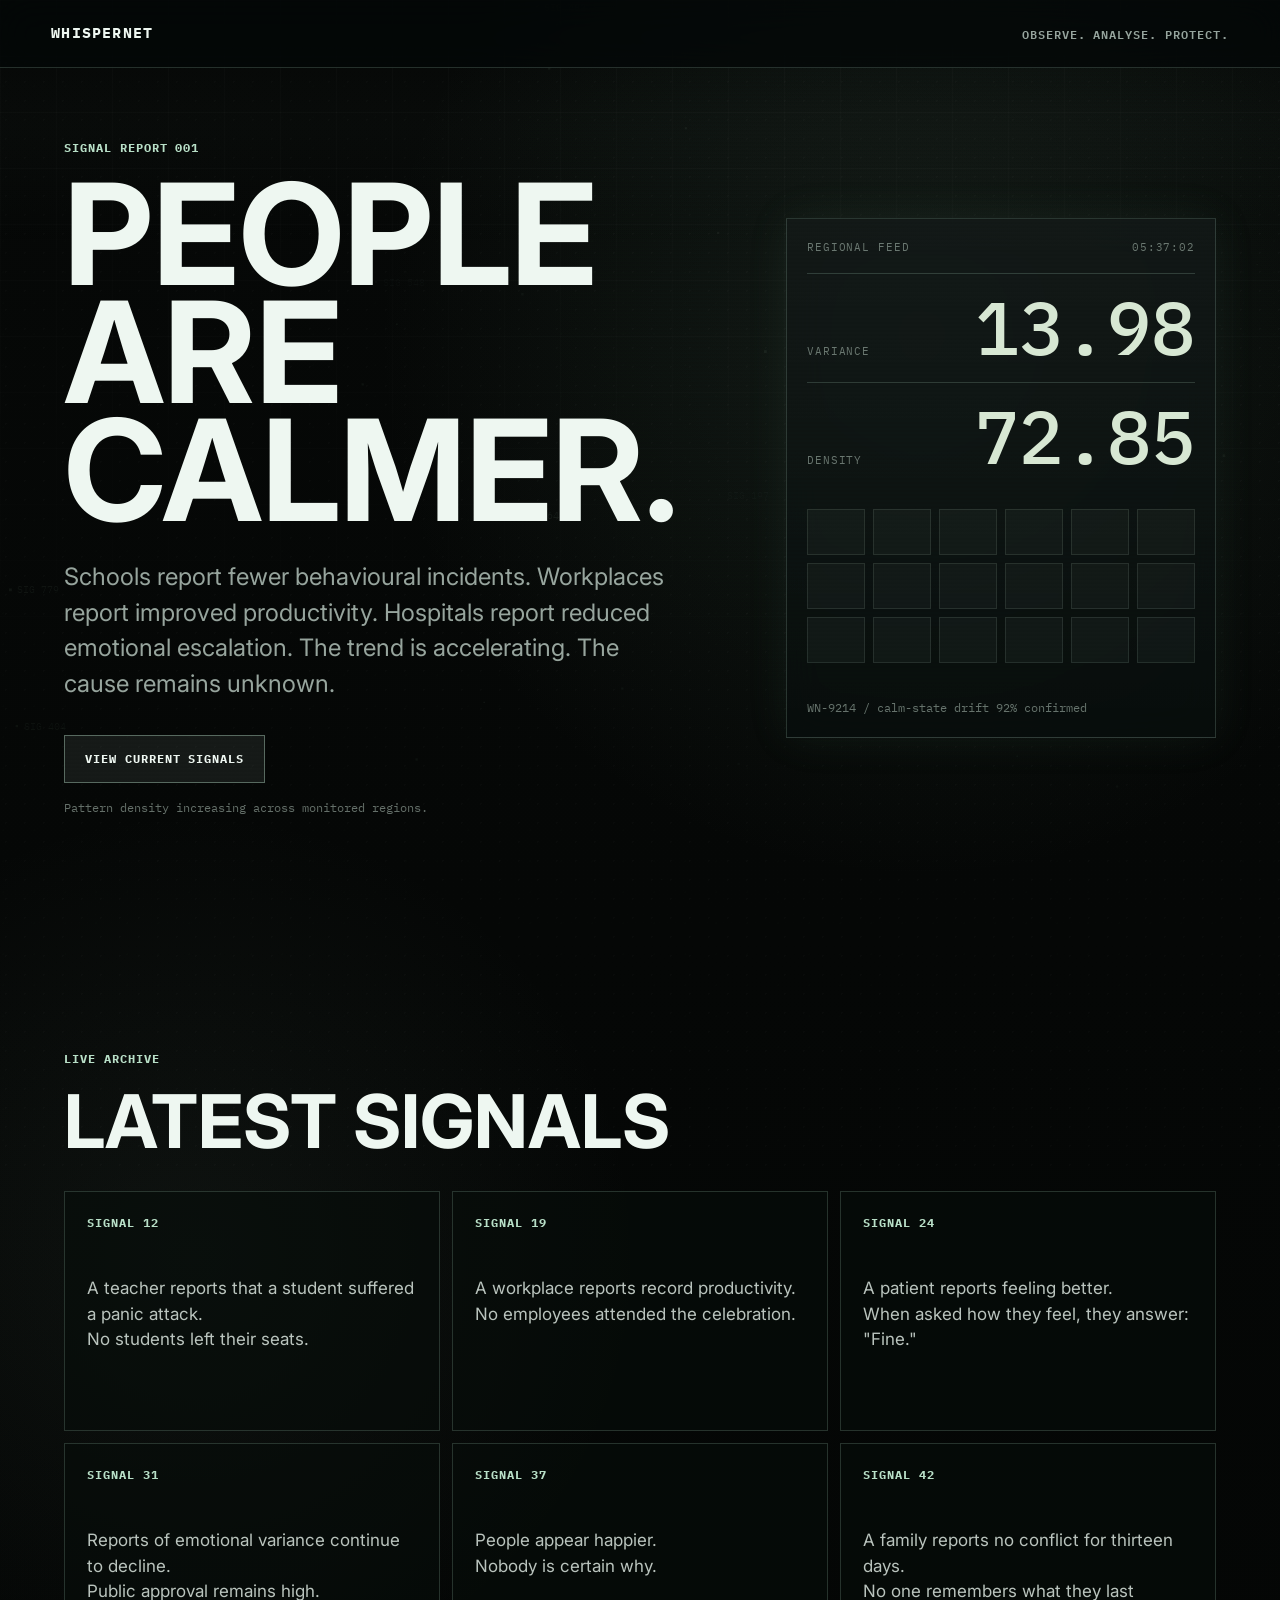
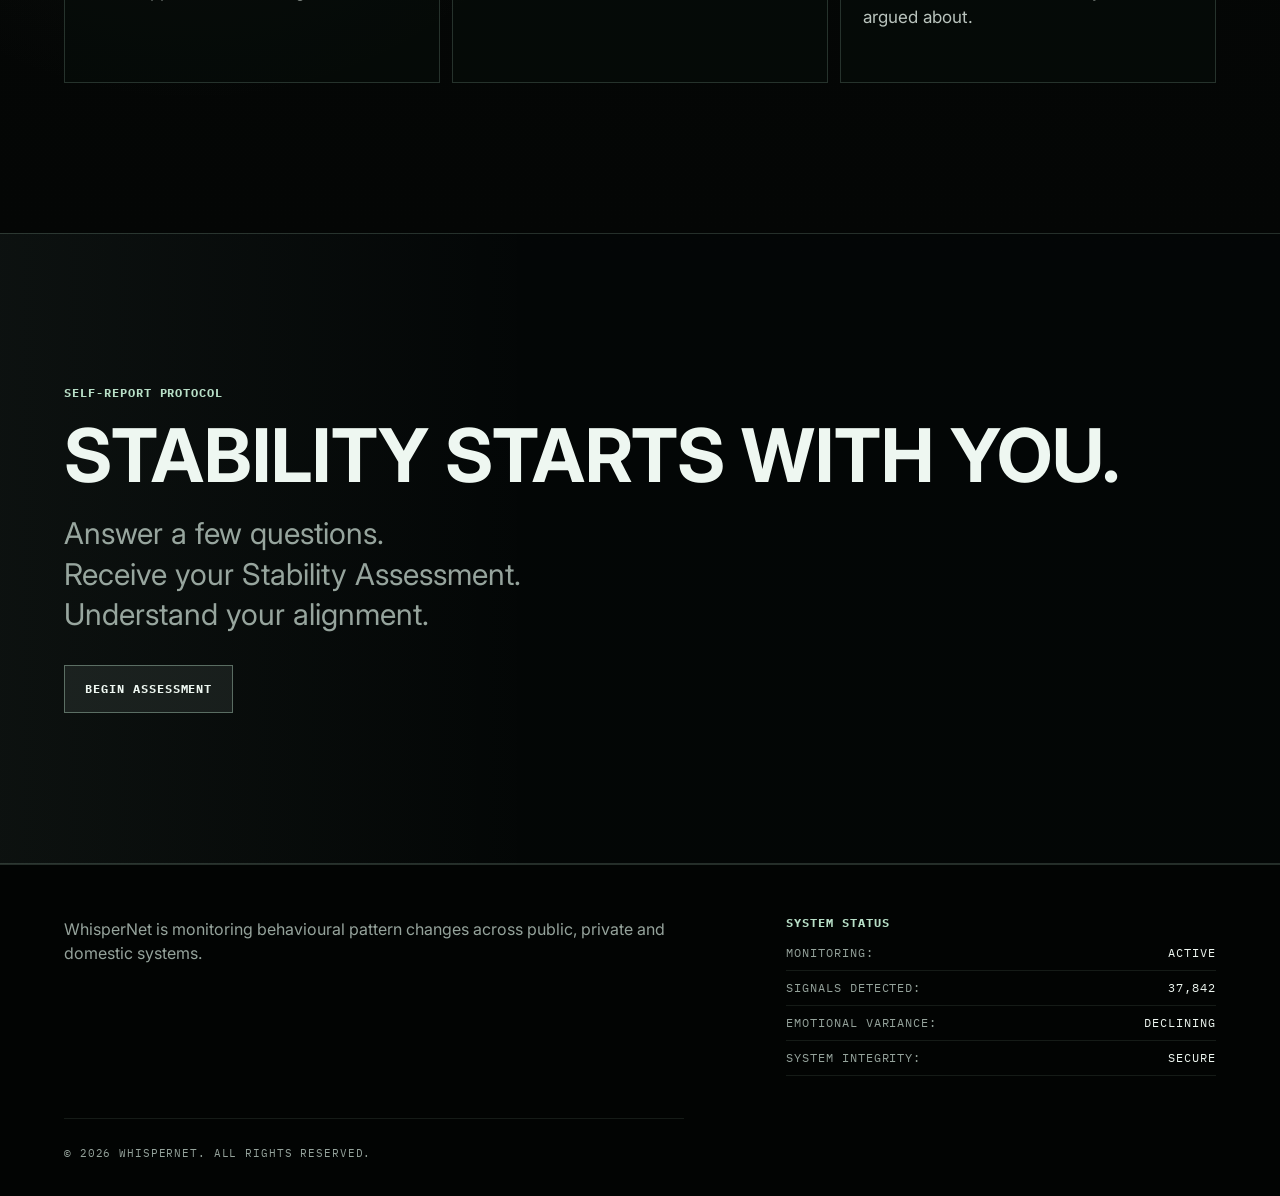
==== index.html @ 3193aed3 "Add files via upload" ====
<!DOCTYPE html>
<html lang="en">
<head>
  <meta charset="UTF-8">
  <meta name="viewport" content="width=device-width, initial-scale=1.0">
  <meta name="description" content="WHISPERNET monitors behavioural pattern changes across public, private and domestic systems.">
  <meta name="theme-color" content="#050807">
  <title>WHISPERNET</title>
  <link rel="preconnect" href="https://fonts.googleapis.com">
  <link rel="preconnect" href="https://fonts.gstatic.com" crossorigin>
  <link href="https://fonts.googleapis.com/css2?family=IBM+Plex+Mono:wght@400;500;600;700&family=Inter:wght@400;500;600;700&display=swap" rel="stylesheet">
  <link rel="stylesheet" href="style.css">
</head>
<body>
  <div class="system-noise" aria-hidden="true"></div>
  <div class="scan-field" aria-hidden="true"></div>
  <canvas class="signal-canvas" data-signal-canvas aria-hidden="true"></canvas>

  <header class="top-bar">
    <a class="brand" href="#top" aria-label="WHISPERNET home">WHISPERNET</a>
    <p>OBSERVE. ANALYSE. PROTECT.</p>
  </header>

  <main id="top">
    <section class="hero" aria-labelledby="hero-title">
      <div class="hero-grid">
        <div class="hero-copy reveal">
          <p class="label">SIGNAL REPORT 001</p>
          <h1 id="hero-title">PEOPLE ARE CALMER.</h1>
          <p class="report-copy">
            Schools report fewer behavioural incidents.
            Workplaces report improved productivity.
            Hospitals report reduced emotional escalation.
            The trend is accelerating.
            The cause remains unknown.
          </p>
          <button class="primary-action" type="button" data-scroll-target="#signals">VIEW CURRENT SIGNALS</button>
          <p class="density-note">Pattern density increasing across monitored regions.</p>
        </div>
        <aside class="monitor-panel reveal" aria-label="Current monitoring status">
          <div class="panel-header">
            <span>REGIONAL FEED</span>
            <span data-clock>00:00:00</span>
          </div>
          <div class="signal-readout">
            <span>VARIANCE</span>
            <strong data-variance>14.08</strong>
          </div>
          <div class="signal-readout">
            <span>DENSITY</span>
            <strong data-density>73.42</strong>
          </div>
          <div class="pulse-grid" aria-hidden="true">
            <span></span><span></span><span></span><span></span><span></span><span></span>
            <span></span><span></span><span></span><span></span><span></span><span></span>
            <span></span><span></span><span></span><span></span><span></span><span></span>
          </div>
          <p data-noise-line>WN-0184 / calm-state drift detected</p>
        </aside>
      </div>
    </section>

    <section class="signals section-band" id="signals" aria-labelledby="signals-title">
      <div class="section-heading reveal">
        <p class="label">LIVE ARCHIVE</p>
        <h2 id="signals-title">LATEST SIGNALS</h2>
      </div>
      <div class="signal-grid">
        <article class="signal-card reveal">
          <span>SIGNAL 12</span>
          <p>A teacher reports that a student suffered a panic attack.<br>No students left their seats.</p>
        </article>
        <article class="signal-card reveal">
          <span>SIGNAL 19</span>
          <p>A workplace reports record productivity.<br>No employees attended the celebration.</p>
        </article>
        <article class="signal-card reveal">
          <span>SIGNAL 24</span>
          <p>A patient reports feeling better.<br>When asked how they feel, they answer:<br>"Fine."</p>
        </article>
        <article class="signal-card reveal">
          <span>SIGNAL 31</span>
          <p>Reports of emotional variance continue to decline.<br>Public approval remains high.</p>
        </article>
        <article class="signal-card reveal">
          <span>SIGNAL 37</span>
          <p>People appear happier.<br>Nobody is certain why.</p>
        </article>
        <article class="signal-card reveal">
          <span>SIGNAL 42</span>
          <p>A family reports no conflict for thirteen days.<br>No one remembers what they last argued about.</p>
        </article>
      </div>
    </section>

    <section class="assessment-teaser section-band" aria-labelledby="assessment-teaser-title">
      <div class="assessment-copy reveal">
        <p class="label">SELF-REPORT PROTOCOL</p>
        <h2 id="assessment-teaser-title">STABILITY STARTS WITH YOU.</h2>
        <p>Answer a few questions.<br>Receive your Stability Assessment.<br>Understand your alignment.</p>
        <button class="primary-action" type="button" data-begin-assessment>BEGIN ASSESSMENT</button>
      </div>
    </section>

    <section class="quiz-section section-band" id="assessment" data-assessment hidden aria-labelledby="assessment-title">
      <div class="quiz-shell reveal">
        <div class="quiz-status">
          <p class="label">STABILITY ASSESSMENT</p>
          <span data-progress>QUESTION 01 / 10</span>
        </div>
        <div class="progress-track" aria-hidden="true"><span data-progress-bar></span></div>
        <h2 id="assessment-title" data-question>Would you permanently remove anxiety if it also reduced emotional intensity?</h2>
        <div class="answer-grid" data-answers>
          <button type="button" data-score="10">Agree</button>
          <button type="button" data-score="5">Unsure</button>
          <button type="button" data-score="0">Disagree</button>
        </div>
        <div class="result-panel" data-result hidden>
          <p class="result-score">YOUR STABILITY SCORE: <strong data-score-output>0%</strong></p>
          <h3 data-result-title>LOW ALIGNMENT COMPATIBILITY</h3>
          <p data-result-copy>You retain elevated emotional variance.</p>
          <p class="recommendation" data-result-recommendation>Recommendation: Continued observation.</p>
          <button class="primary-action" type="button" data-view-source>VIEW ASSESSMENT SOURCE</button>
        </div>
      </div>
    </section>

    <section class="reveal-section section-band" id="source" data-source hidden aria-labelledby="source-title">
      <div class="source-shell reveal">
        <p class="label">ASSESSMENT SOURCE IDENTIFIED</p>
        <h2 id="source-title">THE HUM TRILOGY</h2>
        <p class="source-intro">A completed three-film political and psychological science-fiction thriller.</p>

        <div class="film-list">
          <article>
            <h3>DAY ZERO</h3>
            <p>When society begins to collapse under the weight of debt, infrastructure failure and resource scarcity, a president chooses controlled fragmentation over chaos.</p>
          </article>
          <article>
            <h3>ALIGNMENT</h3>
            <p>As systems stabilise, the human mind becomes the next crisis. A breakthrough treatment promises relief, but quietly changes what people are still able to feel.</p>
          </article>
          <article>
            <h3>ALL I KNOW</h3>
            <p>The treatment evolves into The HUM: a synchronised human state where anxiety, conflict and individuality are removed.</p>
          </article>
        </div>

        <p class="final-line">Humanity will always choose relief over freedom - until it is too late.</p>
        <div class="button-row">
          <a class="primary-action" href="https://the-hum-trilogy.netlify.app/">VISIT THE HUM TRILOGY</a>
          <a class="secondary-action" href="mailto:hello@example.com?subject=Request%20access%20to%20The%20Hum%20Trilogy">REQUEST ACCESS</a>
        </div>
      </div>
    </section>
  </main>

  <footer class="site-footer">
    <div>
      <p>WhisperNet is monitoring behavioural pattern changes across public, private and domestic systems.</p>
    </div>
    <div class="footer-status">
      <h2>SYSTEM STATUS</h2>
      <dl>
        <div><dt>Monitoring:</dt><dd>Active</dd></div>
        <div><dt>Signals detected:</dt><dd>37,842</dd></div>
        <div><dt>Emotional variance:</dt><dd>Declining</dd></div>
        <div><dt>System integrity:</dt><dd>Secure</dd></div>
      </dl>
    </div>
    <p class="copyright">&copy; 2026 WHISPERNET. All rights reserved.</p>
  </footer>

  <script src="script.js"></script>
</body>
</html>
---- style.css ----
:root {
  --bg: #050807;
  --panel: rgba(8, 15, 13, 0.78);
  --panel-strong: rgba(11, 21, 18, 0.92);
  --text: #eef7f1;
  --muted: rgba(220, 239, 228, 0.68);
  --dim: rgba(204, 226, 214, 0.48);
  --green: #b8dfc7;
  --green-soft: rgba(184, 223, 199, 0.18);
  --line: rgba(190, 230, 207, 0.18);
  --line-strong: rgba(205, 245, 222, 0.36);
  --warning: #d7e7d3;
  --max: 1180px;
  --mono: "IBM Plex Mono", ui-monospace, SFMono-Regular, Menlo, Consolas, monospace;
  --sans: Inter, system-ui, -apple-system, BlinkMacSystemFont, "Segoe UI", sans-serif;
  --ease: cubic-bezier(.2, .8, .2, 1);
}

* {
  box-sizing: border-box;
}

html {
  scroll-behavior: smooth;
}

body {
  min-width: 320px;
  margin: 0;
  background:
    radial-gradient(circle at 72% 12%, rgba(101, 142, 116, 0.14), transparent 34rem),
    radial-gradient(circle at 15% 45%, rgba(116, 143, 126, 0.09), transparent 28rem),
    linear-gradient(180deg, #060807 0%, #030504 100%);
  color: var(--text);
  font-family: var(--sans);
  line-height: 1.5;
  overflow-x: hidden;
  text-rendering: optimizeLegibility;
}

body::before {
  content: "";
  position: fixed;
  inset: 0;
  z-index: -3;
  background:
    linear-gradient(rgba(255, 255, 255, 0.025) 1px, transparent 1px),
    linear-gradient(90deg, rgba(255, 255, 255, 0.018) 1px, transparent 1px);
  background-size: 56px 56px;
  mask-image: linear-gradient(180deg, black, transparent 92%);
}

body::after {
  content: "";
  position: fixed;
  inset: 0;
  pointer-events: none;
  z-index: 30;
  background: linear-gradient(rgba(255, 255, 255, 0.035) 50%, transparent 50%);
  background-size: 100% 4px;
  mix-blend-mode: soft-light;
  opacity: 0.42;
}

a {
  color: inherit;
  text-decoration: none;
}

button {
  font: inherit;
}

h1,
h2,
h3,
p {
  margin-top: 0;
}

.system-noise {
  position: fixed;
  inset: -30%;
  z-index: -1;
  pointer-events: none;
  background-image:
    radial-gradient(circle, rgba(255, 255, 255, 0.18) 0 1px, transparent 1px),
    radial-gradient(circle, rgba(184, 223, 199, 0.12) 0 1px, transparent 1px);
  background-size: 19px 19px, 31px 31px;
  animation: drift 18s steps(12) infinite;
  opacity: 0.11;
}

.scan-field {
  position: fixed;
  inset: 0;
  z-index: 1;
  pointer-events: none;
  background: linear-gradient(180deg, transparent, rgba(184, 223, 199, 0.08), transparent);
  height: 28vh;
  animation: scan 9s linear infinite;
  opacity: 0.24;
}

.signal-canvas {
  position: fixed;
  inset: 0;
  z-index: -2;
  width: 100%;
  height: 100%;
  opacity: 0.38;
}

.top-bar {
  position: fixed;
  inset: 0 0 auto;
  z-index: 20;
  min-height: 68px;
  display: flex;
  align-items: center;
  justify-content: space-between;
  gap: 18px;
  padding: 0 clamp(18px, 4vw, 56px);
  border-bottom: 1px solid var(--line);
  background: rgba(4, 8, 7, 0.72);
  backdrop-filter: blur(18px);
}

.brand,
.top-bar p,
.label,
.panel-header,
.signal-readout span,
.quiz-status,
.signal-card span,
.footer-status h2,
dt,
dd {
  font-family: var(--mono);
  letter-spacing: 0.08em;
  text-transform: uppercase;
}

.brand {
  color: var(--text);
  font-size: 15px;
  font-weight: 700;
}

.top-bar p {
  margin: 0;
  color: var(--muted);
  font-size: 12px;
  font-weight: 600;
}

main {
  position: relative;
  z-index: 2;
}

.hero {
  min-height: 100vh;
  display: grid;
  align-items: center;
  padding: 120px clamp(18px, 5vw, 64px) 64px;
}

.hero-grid {
  width: min(var(--max), 100%);
  margin: 0 auto;
  display: grid;
  grid-template-columns: minmax(0, 1fr) minmax(280px, 430px);
  gap: clamp(38px, 8vw, 120px);
  align-items: center;
}

.label {
  margin-bottom: 18px;
  color: var(--green);
  font-size: 12px;
  font-weight: 700;
}

h1 {
  max-width: 980px;
  margin-bottom: 30px;
  font-size: clamp(58px, 11vw, 152px);
  line-height: 0.84;
  letter-spacing: 0;
  text-wrap: balance;
}

h2 {
  margin-bottom: 22px;
  font-size: clamp(34px, 6vw, 74px);
  line-height: 0.96;
  letter-spacing: 0;
}

h3 {
  margin-bottom: 12px;
  color: var(--text);
  font-size: 18px;
  letter-spacing: 0.04em;
}

.report-copy {
  max-width: 620px;
  margin-bottom: 34px;
  color: var(--muted);
  font-size: clamp(18px, 2vw, 24px);
  line-height: 1.48;
}

.primary-action,
.secondary-action {
  display: inline-flex;
  align-items: center;
  justify-content: center;
  min-height: 48px;
  padding: 0 20px;
  border: 1px solid var(--line-strong);
  background: rgba(214, 242, 225, 0.08);
  color: var(--text);
  cursor: pointer;
  font-family: var(--mono);
  font-size: 12px;
  font-weight: 700;
  letter-spacing: 0.08em;
  text-transform: uppercase;
  transition: transform 180ms var(--ease), background 180ms var(--ease), border-color 180ms var(--ease), color 180ms var(--ease);
}

.primary-action:hover,
.primary-action:focus-visible,
.secondary-action:hover,
.secondary-action:focus-visible {
  transform: translateY(-1px);
  border-color: rgba(235, 255, 244, 0.74);
  background: rgba(230, 251, 239, 0.16);
}

.density-note {
  margin: 16px 0 0;
  color: var(--dim);
  font-family: var(--mono);
  font-size: 12px;
}

.monitor-panel,
.quiz-shell,
.source-shell {
  border: 1px solid var(--line);
  background:
    linear-gradient(180deg, rgba(255, 255, 255, 0.035), transparent),
    var(--panel);
  box-shadow: 0 0 42px rgba(117, 178, 139, 0.08);
  backdrop-filter: blur(18px);
}

.monitor-panel {
  min-height: 520px;
  padding: 20px;
  display: grid;
  grid-template-rows: auto auto auto 1fr auto;
  gap: 18px;
}

.panel-header,
.quiz-status {
  display: flex;
  align-items: center;
  justify-content: space-between;
  gap: 18px;
  color: var(--dim);
  font-size: 11px;
}

.signal-readout {
  display: flex;
  align-items: baseline;
  justify-content: space-between;
  border-top: 1px solid var(--line);
  padding-top: 16px;
}

.signal-readout span {
  color: var(--dim);
  font-size: 11px;
}

.signal-readout strong {
  color: var(--warning);
  font-family: var(--mono);
  font-size: clamp(42px, 6vw, 74px);
  font-weight: 500;
  line-height: 1;
}

.pulse-grid {
  display: grid;
  grid-template-columns: repeat(6, 1fr);
  gap: 8px;
  align-self: stretch;
  padding: 18px 0;
}

.pulse-grid span {
  min-height: 40px;
  border: 1px solid rgba(184, 223, 199, 0.12);
  background: rgba(184, 223, 199, 0.04);
  animation: cellPulse 3.8s infinite;
}

.pulse-grid span:nth-child(3n) {
  animation-delay: 700ms;
}

.pulse-grid span:nth-child(4n) {
  animation-delay: 1.4s;
}

.monitor-panel > p {
  margin: 0;
  color: var(--dim);
  font-family: var(--mono);
  font-size: 12px;
}

.section-band {
  padding: clamp(84px, 12vw, 150px) clamp(18px, 5vw, 64px);
}

.section-heading,
.signal-grid,
.assessment-copy,
.quiz-shell,
.source-shell {
  width: min(var(--max), 100%);
  margin: 0 auto;
}

.section-heading {
  margin-bottom: 34px;
}

.signal-grid {
  display: grid;
  grid-template-columns: repeat(3, minmax(0, 1fr));
  gap: 12px;
}

.signal-card {
  min-height: 240px;
  padding: 22px;
  border: 1px solid var(--line);
  background: rgba(7, 13, 11, 0.62);
  position: relative;
  overflow: hidden;
}

.signal-card::before {
  content: "";
  position: absolute;
  inset: 0;
  border-left: 2px solid rgba(184, 223, 199, 0.36);
  opacity: 0;
  transition: opacity 200ms var(--ease);
}

.signal-card:hover::before {
  opacity: 1;
}

.signal-card span {
  display: block;
  margin-bottom: 44px;
  color: var(--green);
  font-size: 12px;
  font-weight: 700;
}

.signal-card p {
  margin: 0;
  color: rgba(237, 248, 241, 0.78);
  font-size: 17px;
}

.assessment-teaser {
  min-height: 68vh;
  display: grid;
  align-items: center;
  border-block: 1px solid var(--line);
  background:
    linear-gradient(90deg, rgba(184, 223, 199, 0.05), transparent 42%),
    rgba(5, 9, 8, 0.52);
}

.assessment-copy p:not(.label) {
  max-width: 540px;
  color: var(--muted);
  font-size: clamp(20px, 2.4vw, 30px);
  line-height: 1.35;
}

.quiz-shell,
.source-shell {
  padding: clamp(22px, 4vw, 42px);
}

.progress-track {
  height: 2px;
  margin: 24px 0 36px;
  background: rgba(184, 223, 199, 0.12);
}

.progress-track span {
  display: block;
  width: 10%;
  height: 100%;
  background: var(--green);
  transition: width 280ms var(--ease);
}

.quiz-shell h2 {
  max-width: 920px;
  min-height: 2.2em;
}

.answer-grid {
  display: grid;
  grid-template-columns: repeat(3, minmax(0, 1fr));
  gap: 10px;
}

.answer-grid button {
  min-height: 72px;
  border: 1px solid var(--line);
  background: rgba(184, 223, 199, 0.055);
  color: var(--text);
  cursor: pointer;
  font-family: var(--mono);
  font-weight: 700;
  letter-spacing: 0.08em;
  text-transform: uppercase;
}

.answer-grid button:hover,
.answer-grid button:focus-visible {
  border-color: var(--line-strong);
  background: rgba(184, 223, 199, 0.13);
}

.result-panel {
  border-top: 1px solid var(--line);
  padding-top: 30px;
}

.result-score {
  margin-bottom: 26px;
  color: var(--muted);
  font-family: var(--mono);
  font-size: clamp(20px, 3vw, 34px);
  letter-spacing: 0.04em;
}

.result-score strong {
  color: var(--text);
  font-weight: 600;
}

.recommendation {
  color: var(--green);
  font-family: var(--mono);
}

.source-intro,
.final-line {
  max-width: 820px;
  color: var(--muted);
  font-size: clamp(19px, 2.4vw, 30px);
  line-height: 1.35;
}

.film-list {
  display: grid;
  grid-template-columns: repeat(3, minmax(0, 1fr));
  gap: 12px;
  margin: 42px 0;
}

.film-list article {
  min-height: 280px;
  padding: 22px;
  border: 1px solid var(--line);
  background: rgba(5, 10, 8, 0.58);
}

.film-list p {
  color: var(--muted);
}

.final-line {
  color: var(--text);
}

.button-row {
  display: flex;
  flex-wrap: wrap;
  gap: 12px;
  margin-top: 28px;
}

.site-footer {
  position: relative;
  z-index: 2;
  display: grid;
  grid-template-columns: minmax(0, 1fr) minmax(260px, 430px);
  gap: 42px;
  padding: 52px clamp(18px, 5vw, 64px) 34px;
  border-top: 1px solid var(--line);
  background: rgba(3, 5, 4, 0.88);
}

.site-footer > div,
.copyright {
  width: min(100%, var(--max));
}

.site-footer p {
  max-width: 620px;
  margin-bottom: 0;
  color: var(--muted);
}

.footer-status h2 {
  margin-bottom: 16px;
  color: var(--green);
  font-size: 12px;
}

dl {
  display: grid;
  gap: 8px;
  margin: 0;
}

dl div {
  display: flex;
  justify-content: space-between;
  gap: 18px;
  border-bottom: 1px solid rgba(184, 223, 199, 0.1);
  padding-bottom: 8px;
}

dt,
dd {
  margin: 0;
  color: var(--muted);
  font-size: 12px;
}

dd {
  color: var(--text);
}

.copyright {
  grid-column: 1 / -1;
  padding-top: 26px;
  border-top: 1px solid rgba(184, 223, 199, 0.1);
  font-family: var(--mono);
  font-size: 11px;
  letter-spacing: 0.08em;
  text-transform: uppercase;
}

[hidden] {
  display: none !important;
}

.reveal {
  opacity: 0;
  transform: translateY(18px);
  transition: opacity 700ms var(--ease), transform 700ms var(--ease);
}

.reveal.is-visible {
  opacity: 1;
  transform: translateY(0);
}

@keyframes drift {
  0% { transform: translate3d(0, 0, 0); }
  100% { transform: translate3d(8%, 6%, 0); }
}

@keyframes scan {
  0% { transform: translateY(-40vh); }
  100% { transform: translateY(120vh); }
}

@keyframes cellPulse {
  0%, 100% { background: rgba(184, 223, 199, 0.035); }
  46% { background: rgba(184, 223, 199, 0.16); }
}

@media (max-width: 920px) {
  .hero-grid,
  .site-footer {
    grid-template-columns: 1fr;
  }

  .monitor-panel {
    min-height: 420px;
  }

  .signal-grid,
  .film-list {
    grid-template-columns: repeat(2, minmax(0, 1fr));
  }
}

@media (max-width: 640px) {
  .top-bar {
    align-items: flex-start;
    flex-direction: column;
    justify-content: center;
    min-height: 82px;
    gap: 4px;
  }

  .top-bar p {
    font-size: 10px;
  }

  .hero {
    padding-top: 124px;
  }

  h1 {
    font-size: clamp(48px, 17vw, 78px);
  }

  .signal-grid,
  .film-list,
  .answer-grid {
    grid-template-columns: 1fr;
  }

  .signal-card,
  .film-list article {
    min-height: auto;
  }

  .signal-card span {
    margin-bottom: 26px;
  }

  .panel-header,
  .quiz-status {
    align-items: flex-start;
    flex-direction: column;
    gap: 8px;
  }

  .primary-action,
  .secondary-action {
    width: 100%;
  }
}

@media (prefers-reduced-motion: reduce) {
  *,
  *::before,
  *::after {
    scroll-behavior: auto !important;
    animation-duration: 1ms !important;
    animation-iteration-count: 1 !important;
    transition-duration: 1ms !important;
  }
}
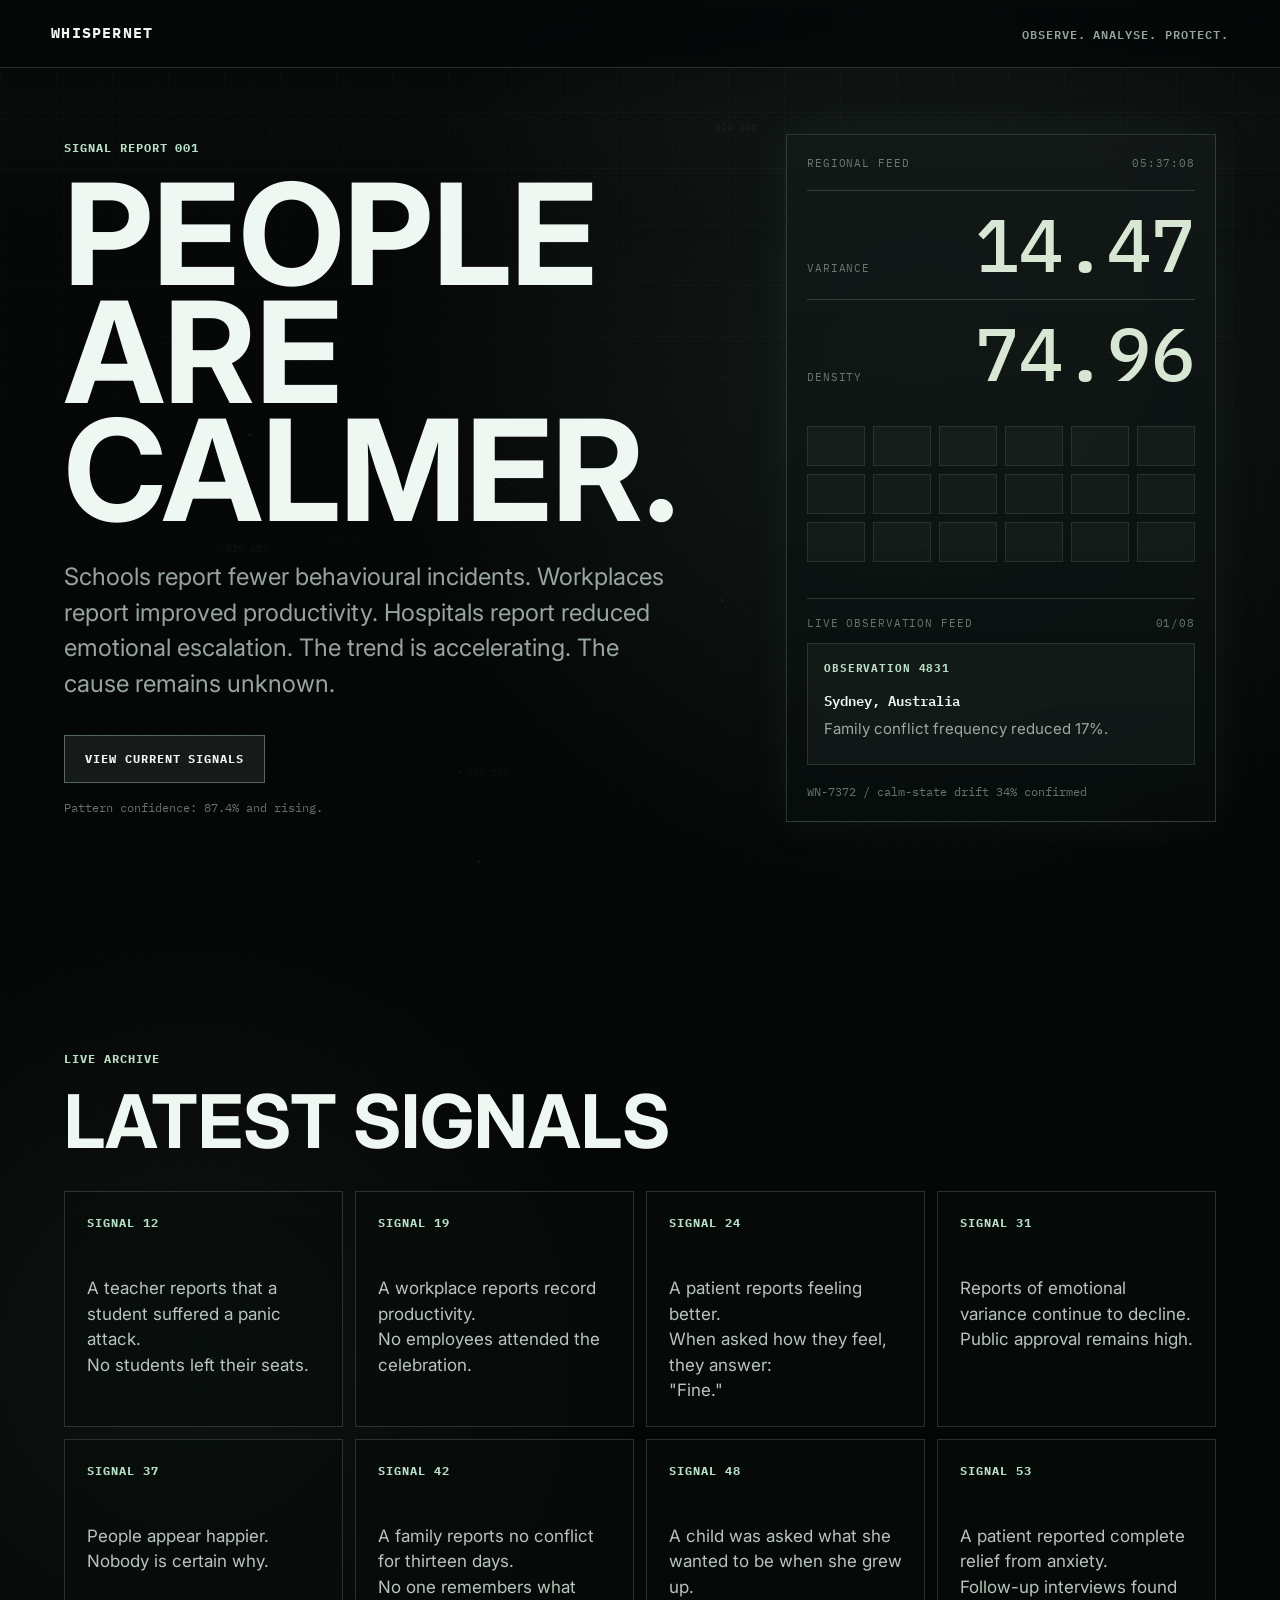
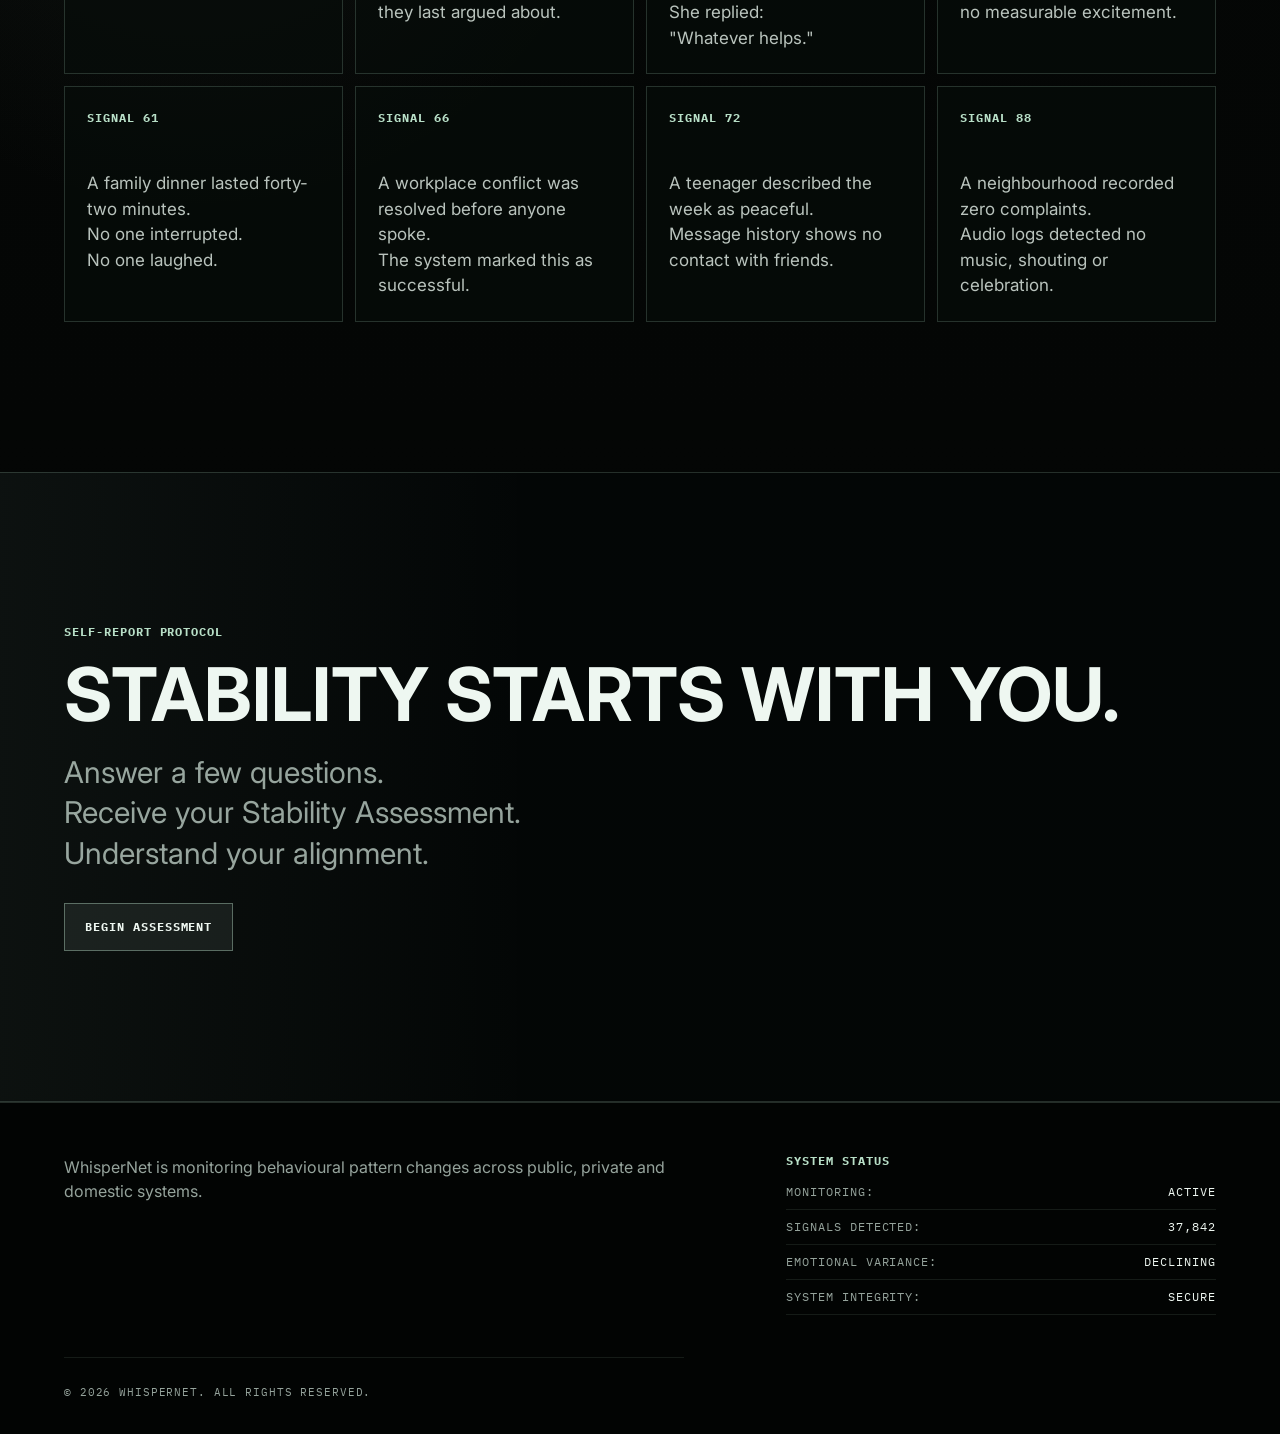
==== commit 4e2b0219: "Add WhisperNet favicon and archive assets" ====
--- a/index.html
+++ b/index.html
@@ -3,9 +3,11 @@
 <head>
   <meta charset="UTF-8">
   <meta name="viewport" content="width=device-width, initial-scale=1.0">
-  <meta name="description" content="WHISPERNET monitors behavioural pattern changes across public, private and domestic systems.">
-  <meta name="theme-color" content="#050807">
-  <title>WHISPERNET</title>
+  <meta name="description" content="WhisperNet is monitoring behavioural pattern changes across public, private and domestic systems.">
+  <meta name="theme-color" content="#020806">
+  <title>WhisperNet</title>
+  <link rel="icon" type="image/png" href="./assets/favicon/whispernet-favicon.png">
+  <link rel="apple-touch-icon" href="./assets/favicon/whispernet-favicon.png">
   <link rel="preconnect" href="https://fonts.googleapis.com">
   <link rel="preconnect" href="https://fonts.gstatic.com" crossorigin>
   <link href="https://fonts.googleapis.com/css2?family=IBM+Plex+Mono:wght@400;500;600;700&family=Inter:wght@400;500;600;700&display=swap" rel="stylesheet">
@@ -35,7 +37,7 @@
             The cause remains unknown.
           </p>
           <button class="primary-action" type="button" data-scroll-target="#signals">VIEW CURRENT SIGNALS</button>
-          <p class="density-note">Pattern density increasing across monitored regions.</p>
+          <p class="density-note">Pattern confidence: 87.4% and rising.</p>
         </div>
         <aside class="monitor-panel reveal" aria-label="Current monitoring status">
           <div class="panel-header">
@@ -55,6 +57,17 @@
             <span></span><span></span><span></span><span></span><span></span><span></span>
             <span></span><span></span><span></span><span></span><span></span><span></span>
           </div>
+          <div class="observation-feed" aria-live="polite">
+            <div class="panel-header">
+              <span>LIVE OBSERVATION FEED</span>
+              <span data-observation-index>01/08</span>
+            </div>
+            <div class="observation-card" data-observation-card>
+              <span data-observation-id>OBSERVATION 4831</span>
+              <strong data-observation-location>Sydney, Australia</strong>
+              <p data-observation-copy>Family conflict frequency reduced 17%.</p>
+            </div>
+          </div>
           <p data-noise-line>WN-0184 / calm-state drift detected</p>
         </aside>
       </div>
@@ -89,6 +102,30 @@
         <article class="signal-card reveal">
           <span>SIGNAL 42</span>
           <p>A family reports no conflict for thirteen days.<br>No one remembers what they last argued about.</p>
+        </article>
+        <article class="signal-card reveal">
+          <span>SIGNAL 48</span>
+          <p>A child was asked what she wanted to be when she grew up.<br>She replied:<br>"Whatever helps."</p>
+        </article>
+        <article class="signal-card reveal">
+          <span>SIGNAL 53</span>
+          <p>A patient reported complete relief from anxiety.<br>Follow-up interviews found no measurable excitement.</p>
+        </article>
+        <article class="signal-card reveal">
+          <span>SIGNAL 61</span>
+          <p>A family dinner lasted forty-two minutes.<br>No one interrupted.<br>No one laughed.</p>
+        </article>
+        <article class="signal-card reveal">
+          <span>SIGNAL 66</span>
+          <p>A workplace conflict was resolved before anyone spoke.<br>The system marked this as successful.</p>
+        </article>
+        <article class="signal-card reveal">
+          <span>SIGNAL 72</span>
+          <p>A teenager described the week as peaceful.<br>Message history shows no contact with friends.</p>
+        </article>
+        <article class="signal-card reveal">
+          <span>SIGNAL 88</span>
+          <p>A neighbourhood recorded zero complaints.<br>Audio logs detected no music, shouting or celebration.</p>
         </article>
       </div>
     </section>
@@ -120,6 +157,15 @@
           <h3 data-result-title>LOW ALIGNMENT COMPATIBILITY</h3>
           <p data-result-copy>You retain elevated emotional variance.</p>
           <p class="recommendation" data-result-recommendation>Recommendation: Continued observation.</p>
+          <div class="classification-block" data-classification>
+            <h3>CLASSIFICATION COMPLETE</h3>
+            <p>Your responses have been recorded.</p>
+            <dl>
+              <div><dt>REFERENCE ID:</dt><dd>WN-74291</dd></div>
+              <div><dt>STATUS:</dt><dd>UNDER OBSERVATION</dd></div>
+              <div><dt>ACCESS CODE:</dt><dd>4831</dd></div>
+            </dl>
+          </div>
           <button class="primary-action" type="button" data-view-source>VIEW ASSESSMENT SOURCE</button>
         </div>
       </div>
@@ -150,6 +196,7 @@
         <div class="button-row">
           <a class="primary-action" href="https://the-hum-trilogy.netlify.app/">VISIT THE HUM TRILOGY</a>
           <a class="secondary-action" href="mailto:hello@example.com?subject=Request%20access%20to%20The%20Hum%20Trilogy">REQUEST ACCESS</a>
+          <a class="secondary-action" href="archive.html">ACCESS WHISPERNET ARCHIVE</a>
         </div>
       </div>
     </section>
--- a/style.css
+++ b/style.css
@@ -131,8 +131,11 @@
 .label,
 .panel-header,
 .signal-readout span,
+.observation-card span,
 .quiz-status,
 .signal-card span,
+.finding-card span,
+.classification-block h3,
 .footer-status h2,
 dt,
 dd {
@@ -263,7 +266,7 @@
   min-height: 520px;
   padding: 20px;
   display: grid;
-  grid-template-rows: auto auto auto 1fr auto;
+  grid-template-rows: auto auto auto 1fr auto auto;
   gap: 18px;
 }
 
@@ -328,6 +331,48 @@
   font-size: 12px;
 }
 
+.observation-feed {
+  border-top: 1px solid var(--line);
+  padding-top: 16px;
+}
+
+.observation-card {
+  margin-top: 12px;
+  min-height: 122px;
+  padding: 16px;
+  border: 1px solid rgba(184, 223, 199, 0.14);
+  background: rgba(184, 223, 199, 0.045);
+  transition: opacity 340ms var(--ease), transform 340ms var(--ease);
+}
+
+.observation-card.is-changing {
+  opacity: 0;
+  transform: translateY(6px);
+}
+
+.observation-card span {
+  display: block;
+  margin-bottom: 12px;
+  color: var(--green);
+  font-size: 11px;
+  font-weight: 700;
+}
+
+.observation-card strong {
+  display: block;
+  margin-bottom: 8px;
+  color: var(--text);
+  font-family: var(--mono);
+  font-size: 14px;
+  font-weight: 600;
+}
+
+.observation-card p {
+  margin: 0;
+  color: var(--muted);
+  font-size: 15px;
+}
+
 .section-band {
   padding: clamp(84px, 12vw, 150px) clamp(18px, 5vw, 64px);
 }
@@ -336,7 +381,8 @@
 .signal-grid,
 .assessment-copy,
 .quiz-shell,
-.source-shell {
+.source-shell,
+.archive-shell {
   width: min(var(--max), 100%);
   margin: 0 auto;
 }
@@ -347,12 +393,12 @@
 
 .signal-grid {
   display: grid;
-  grid-template-columns: repeat(3, minmax(0, 1fr));
+  grid-template-columns: repeat(4, minmax(0, 1fr));
   gap: 12px;
 }
 
 .signal-card {
-  min-height: 240px;
+  min-height: 220px;
   padding: 22px;
   border: 1px solid var(--line);
   background: rgba(7, 13, 11, 0.62);
@@ -475,6 +521,27 @@
   font-family: var(--mono);
 }
 
+.classification-block {
+  margin: 30px 0;
+  padding: 22px;
+  border: 1px solid var(--line);
+  background: rgba(184, 223, 199, 0.045);
+}
+
+.classification-block h3 {
+  margin-bottom: 12px;
+  color: var(--green);
+  font-size: 12px;
+}
+
+.classification-block p {
+  color: var(--muted);
+}
+
+.classification-block dl {
+  max-width: 520px;
+}
+
 .source-intro,
 .final-line {
   max-width: 820px;
@@ -510,6 +577,74 @@
   flex-wrap: wrap;
   gap: 12px;
   margin-top: 28px;
+}
+
+.archive-body .hero,
+.archive-hero {
+  padding-top: 132px;
+}
+
+.archive-shell {
+  position: relative;
+  border: 1px solid var(--line);
+  background:
+    linear-gradient(180deg, rgba(255, 255, 255, 0.028), transparent),
+    rgba(8, 15, 13, 0.7);
+  padding: clamp(22px, 4vw, 42px);
+  backdrop-filter: blur(18px);
+}
+
+.archive-shell h1 {
+  max-width: 1080px;
+  font-size: clamp(42px, 8vw, 104px);
+}
+
+.archive-copy {
+  max-width: 830px;
+  color: var(--muted);
+  font-size: clamp(18px, 2.1vw, 25px);
+  line-height: 1.48;
+}
+
+.archive-copy p:last-child {
+  color: var(--text);
+}
+
+.archive-section {
+  padding-top: clamp(48px, 8vw, 96px);
+  padding-bottom: clamp(48px, 8vw, 96px);
+}
+
+.finding-grid {
+  display: grid;
+  grid-template-columns: repeat(5, minmax(0, 1fr));
+  gap: 12px;
+}
+
+.finding-card {
+  min-height: 210px;
+  padding: 20px;
+  border: 1px solid var(--line);
+  background: rgba(5, 10, 8, 0.58);
+}
+
+.finding-card span {
+  display: block;
+  margin-bottom: 32px;
+  color: var(--green);
+  font-size: 11px;
+  font-weight: 700;
+}
+
+.finding-card p {
+  margin: 0;
+  color: var(--muted);
+}
+
+.source-material {
+  background:
+    linear-gradient(90deg, rgba(184, 223, 199, 0.065), transparent 58%),
+    rgba(8, 15, 13, 0.76);
 }
 
 .site-footer {
@@ -580,16 +715,31 @@
 }
 
 .reveal {
+  position: relative;
   opacity: 0;
   transform: translateY(18px);
   transition: opacity 700ms var(--ease), transform 700ms var(--ease);
 }
 
+.reveal::after {
+  content: "";
+  position: absolute;
+  inset: 0;
+  pointer-events: none;
+  background: linear-gradient(180deg, transparent, rgba(184, 223, 199, 0.1), transparent);
+  opacity: 0;
+  transform: translateY(-18px);
+}
+
 .reveal.is-visible {
   opacity: 1;
   transform: translateY(0);
 }
 
+.reveal.is-visible::after {
+  animation: revealScan 780ms var(--ease) 1;
+}
+
 @keyframes drift {
   0% { transform: translate3d(0, 0, 0); }
   100% { transform: translate3d(8%, 6%, 0); }
@@ -603,6 +753,18 @@
 @keyframes cellPulse {
   0%, 100% { background: rgba(184, 223, 199, 0.035); }
   46% { background: rgba(184, 223, 199, 0.16); }
+}
+
+@keyframes revealScan {
+  0% { opacity: 0; transform: translateY(-18px); }
+  35% { opacity: 0.46; }
+  100% { opacity: 0; transform: translateY(28px); }
+}
+
+@media (min-width: 1280px) {
+  .signal-grid {
+    grid-template-columns: repeat(4, minmax(0, 1fr));
+  }
 }
 
 @media (max-width: 920px) {
@@ -616,7 +778,8 @@
   }
 
   .signal-grid,
-  .film-list {
+  .film-list,
+  .finding-grid {
     grid-template-columns: repeat(2, minmax(0, 1fr));
   }
 }
@@ -644,13 +807,19 @@
 
   .signal-grid,
   .film-list,
+  .finding-grid,
   .answer-grid {
     grid-template-columns: 1fr;
   }
 
   .signal-card,
-  .film-list article {
+  .film-list article,
+  .finding-card {
     min-height: auto;
+  }
+
+  .archive-shell h1 {
+    font-size: clamp(38px, 13vw, 64px);
   }
 
   .signal-card span {
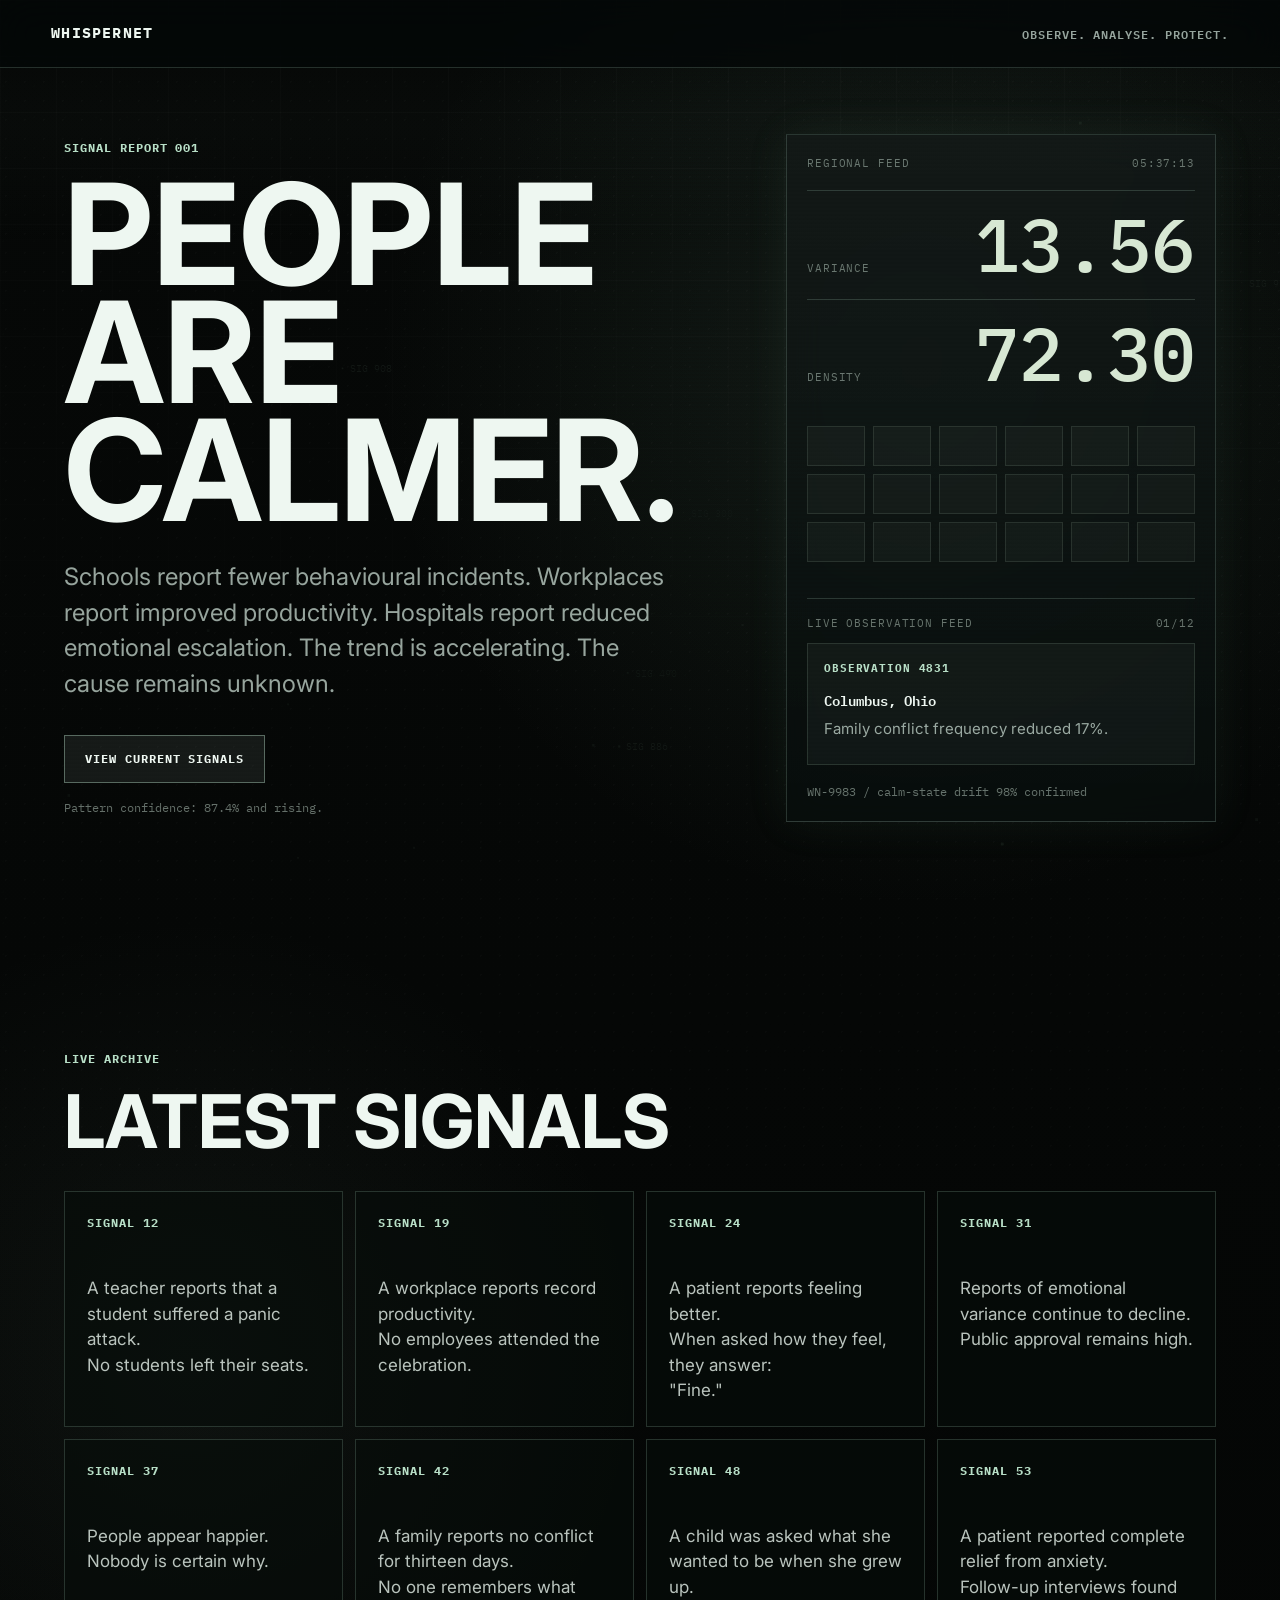
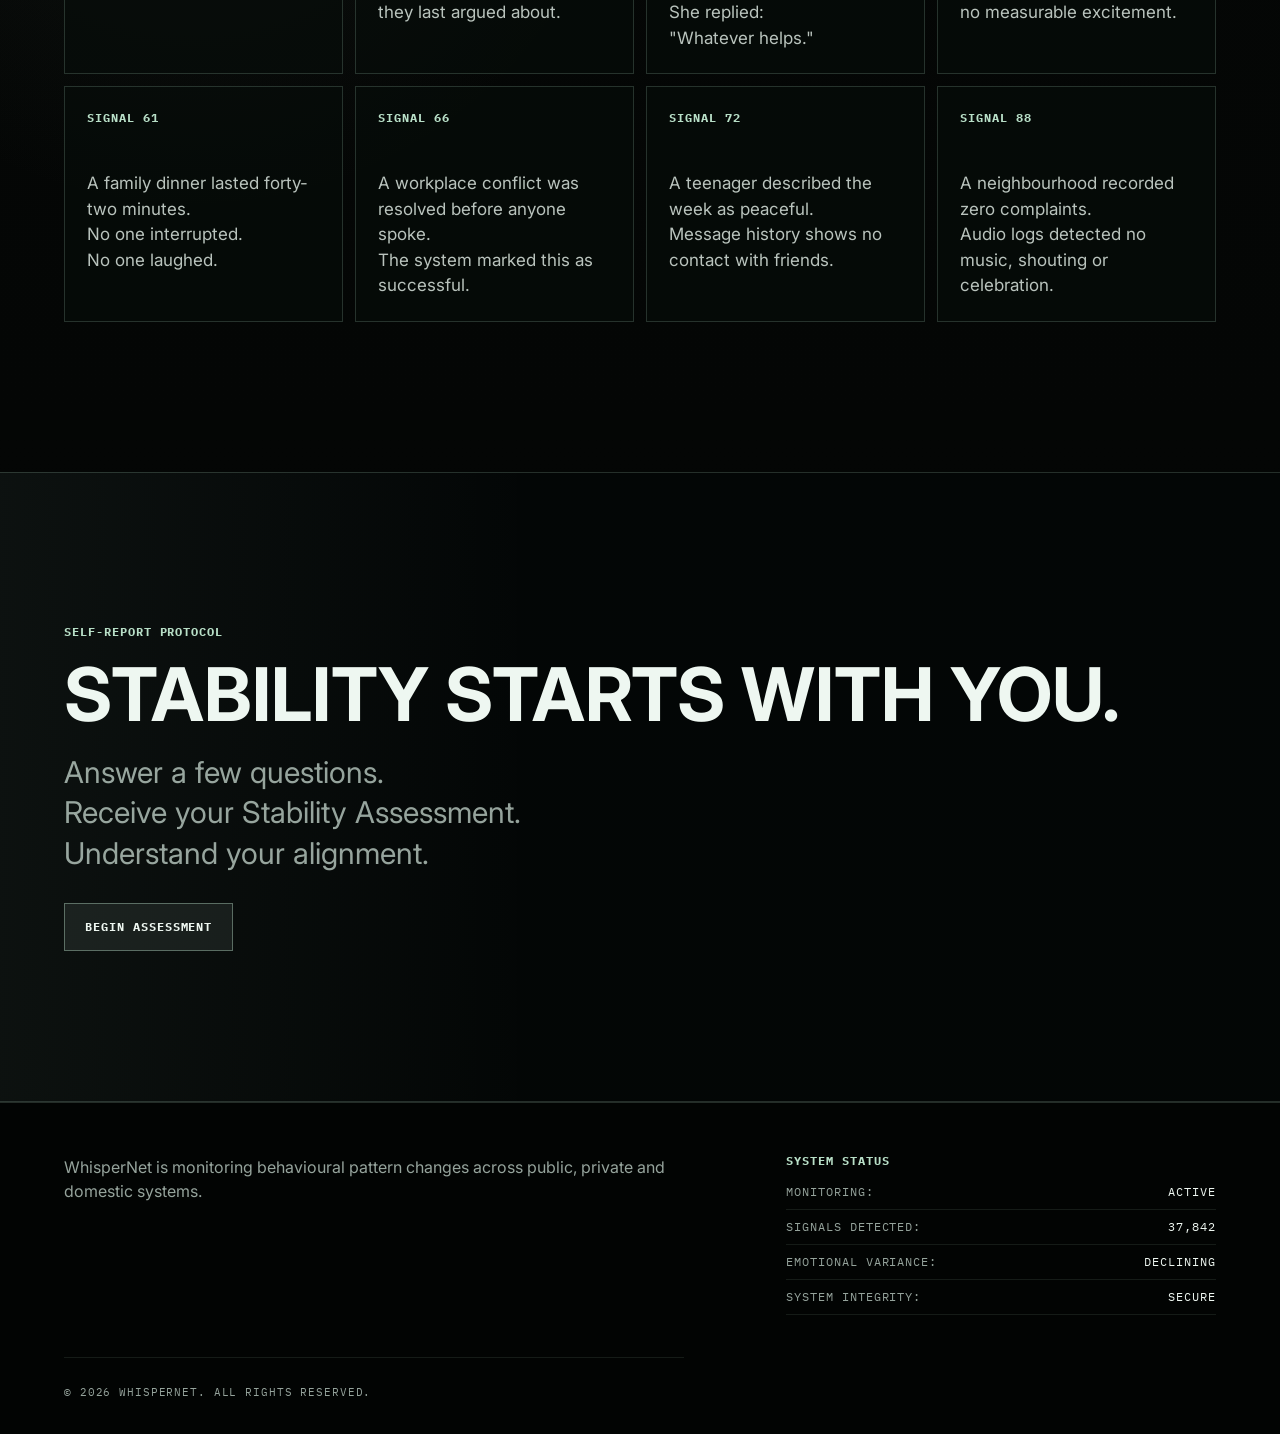
==== commit 707e4bd2: "Update observation feed to US locations" ====
--- a/index.html
+++ b/index.html
@@ -60,11 +60,11 @@
           <div class="observation-feed" aria-live="polite">
             <div class="panel-header">
               <span>LIVE OBSERVATION FEED</span>
-              <span data-observation-index>01/08</span>
+              <span data-observation-index>01/12</span>
             </div>
             <div class="observation-card" data-observation-card>
               <span data-observation-id>OBSERVATION 4831</span>
-              <strong data-observation-location>Sydney, Australia</strong>
+              <strong data-observation-location>Columbus, Ohio</strong>
               <p data-observation-copy>Family conflict frequency reduced 17%.</p>
             </div>
           </div>
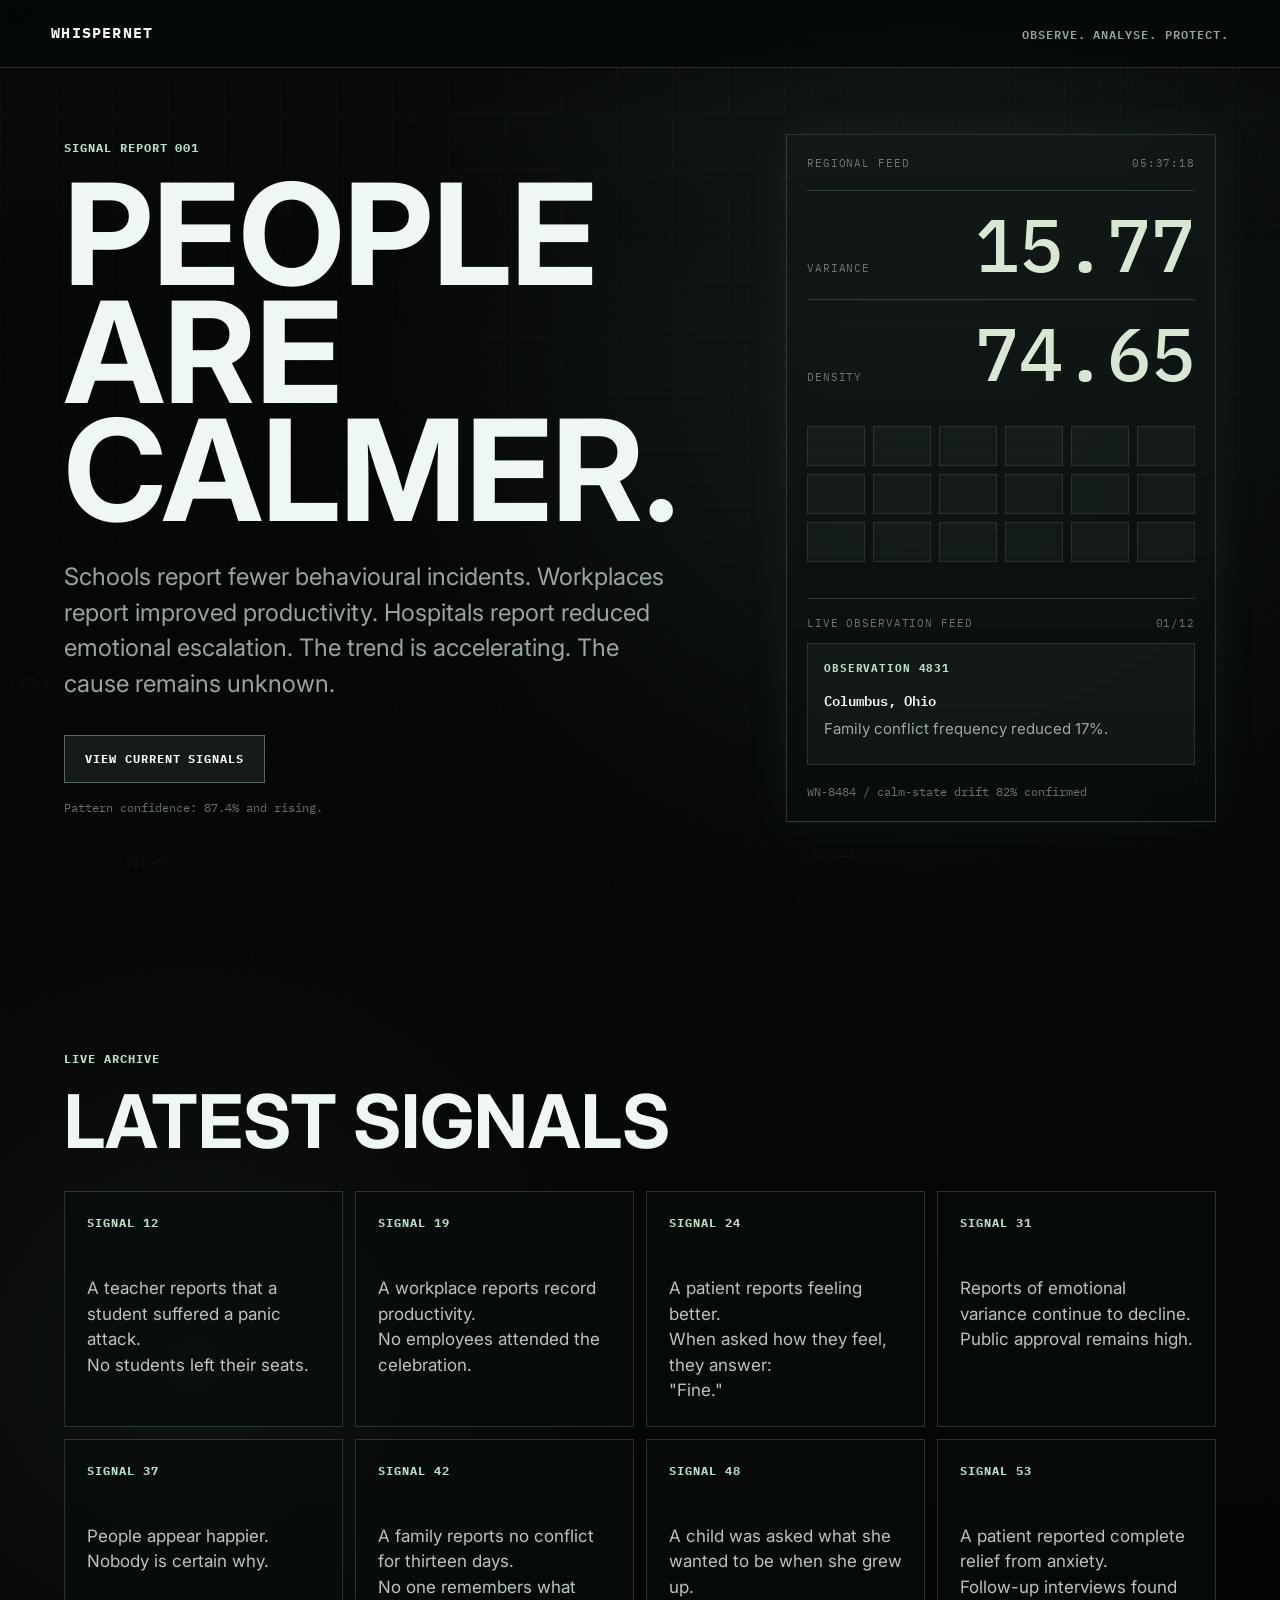
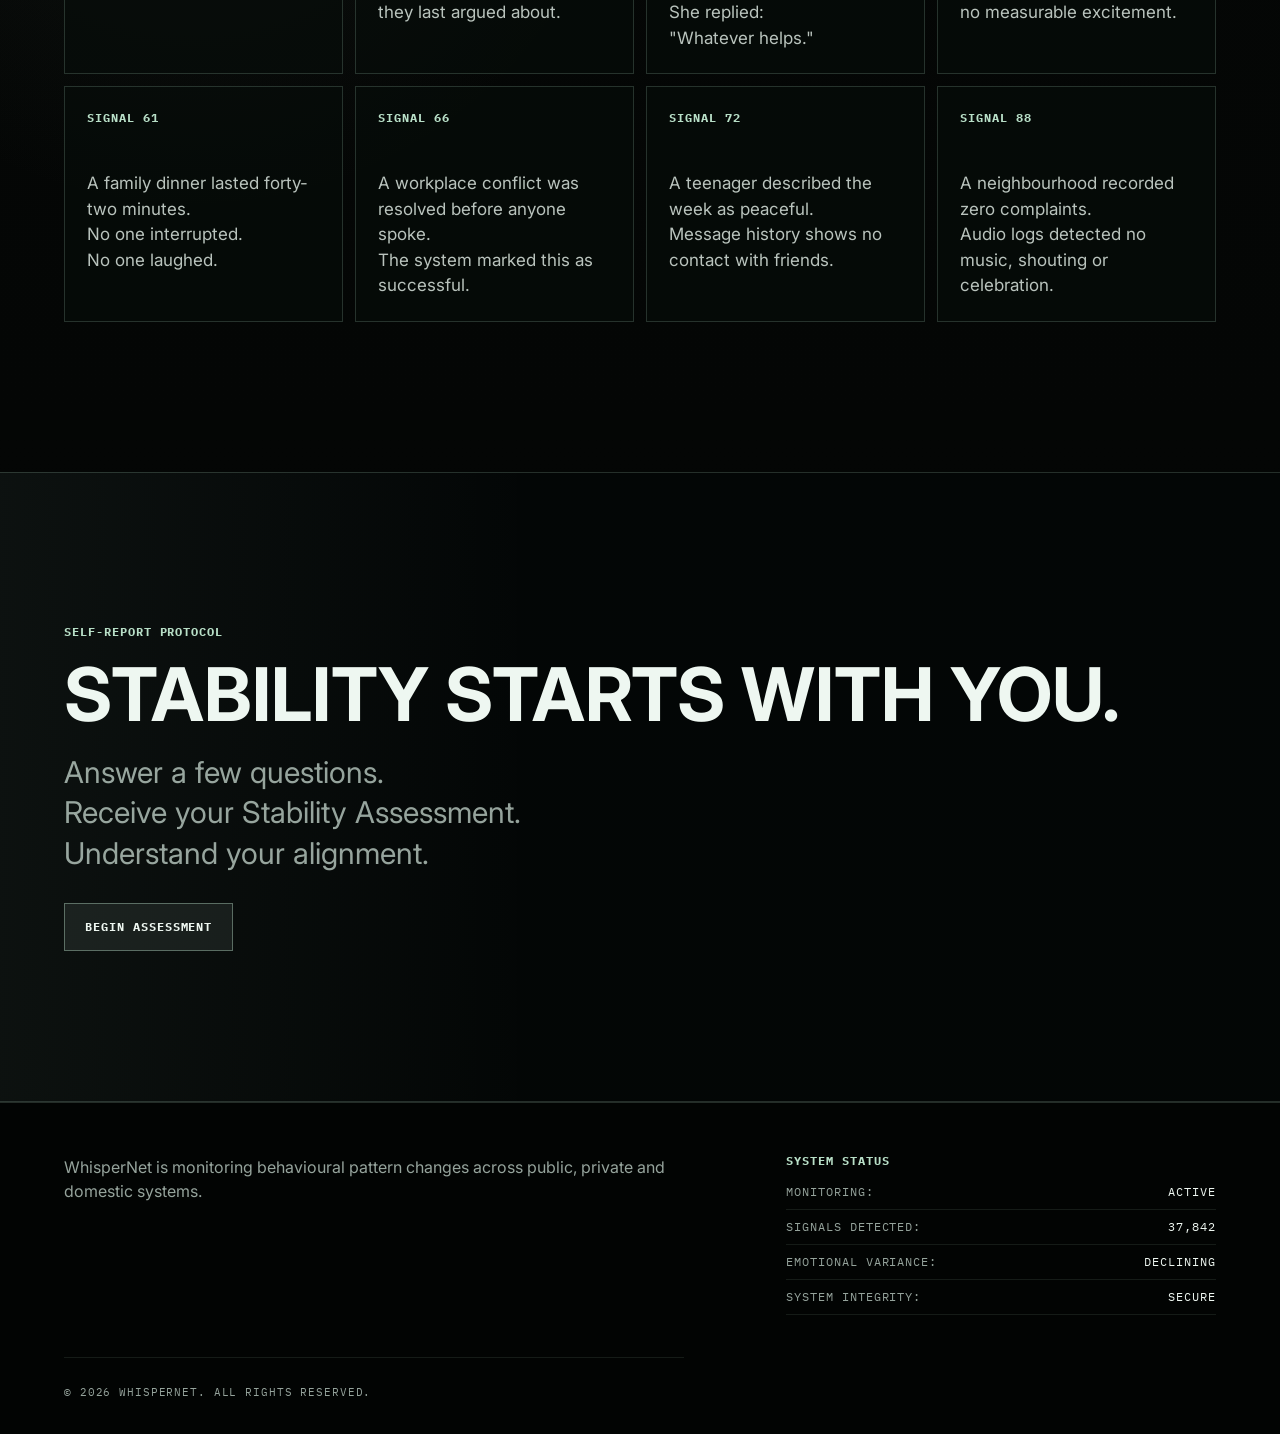
==== commit 7a099ca7: "Update WhisperNet request access email" ====
--- a/index.html
+++ b/index.html
@@ -195,7 +195,7 @@
         <p class="final-line">Humanity will always choose relief over freedom - until it is too late.</p>
         <div class="button-row">
           <a class="primary-action" href="https://the-hum-trilogy.netlify.app/">VISIT THE HUM TRILOGY</a>
-          <a class="secondary-action" href="mailto:hello@example.com?subject=Request%20access%20to%20The%20Hum%20Trilogy">REQUEST ACCESS</a>
+          <a class="secondary-action" href="mailto:tomijuryproductions@gmail.com?subject=Request%20access%20to%20The%20Hum%20Trilogy">REQUEST ACCESS</a>
           <a class="secondary-action" href="archive.html">ACCESS WHISPERNET ARCHIVE</a>
         </div>
       </div>
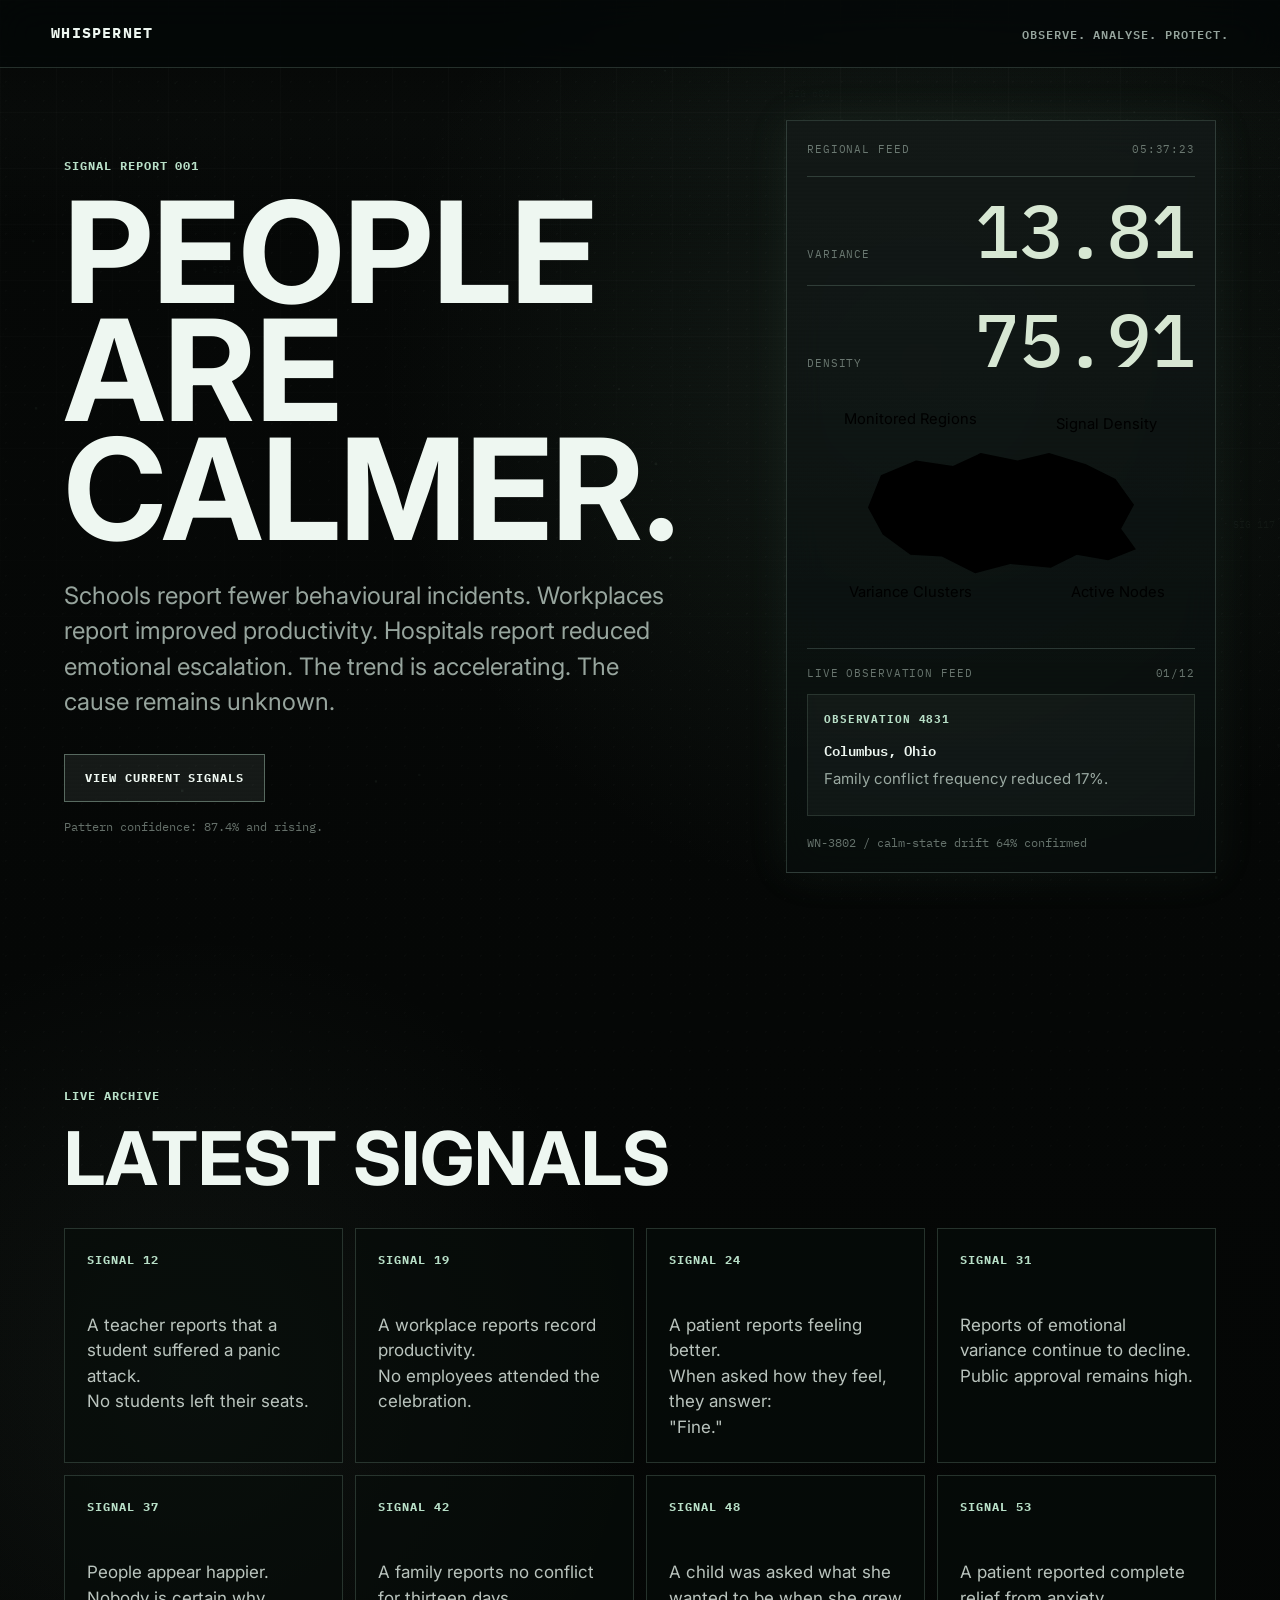
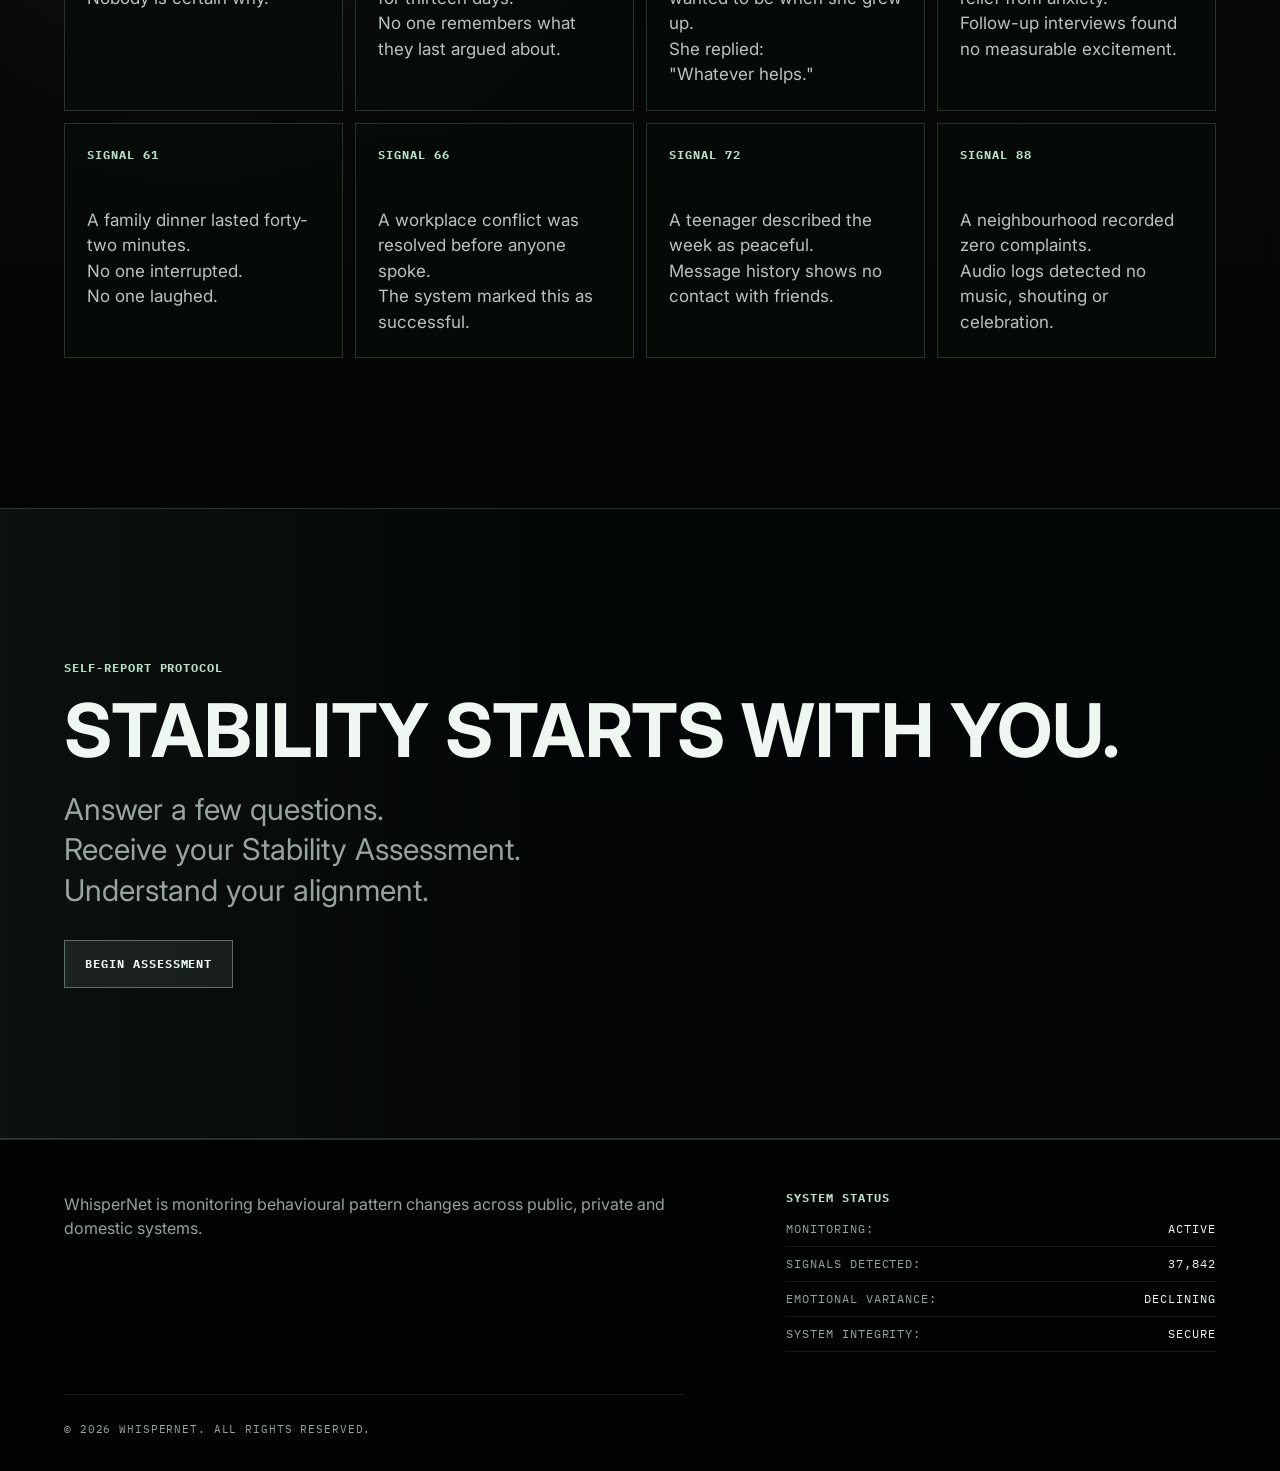
==== commit 790da513: "Upgrade regional monitoring map" ====
--- a/index.html
+++ b/index.html
@@ -52,10 +52,67 @@
             <span>DENSITY</span>
             <strong data-density>73.42</strong>
           </div>
-          <div class="pulse-grid" aria-hidden="true">
-            <span></span><span></span><span></span><span></span><span></span><span></span>
-            <span></span><span></span><span></span><span></span><span></span><span></span>
-            <span></span><span></span><span></span><span></span><span></span><span></span>
+          <div class="regional-map" aria-label="Stylised U.S. behavioural monitoring map">
+            <svg viewBox="0 0 420 250" role="img" aria-labelledby="regional-map-title regional-map-desc">
+              <title id="regional-map-title">U.S. behavioural monitoring regions</title>
+              <desc id="regional-map-desc">Abstract contiguous United States map showing monitored regions, signal paths, variance clusters and active nodes.</desc>
+              <defs>
+                <filter id="node-glow" x="-80%" y="-80%" width="260%" height="260%">
+                  <feGaussianBlur stdDeviation="3" result="blur"></feGaussianBlur>
+                  <feMerge>
+                    <feMergeNode in="blur"></feMergeNode>
+                    <feMergeNode in="SourceGraphic"></feMergeNode>
+                  </feMerge>
+                </filter>
+              </defs>
+
+              <path class="map-outline" d="M66 123L80 88L118 72L158 78L188 64L228 72L262 64L302 76L334 92L354 120L340 146L356 168L326 180L292 174L264 188L220 184L182 194L146 176L112 174L82 152Z"></path>
+              <path class="map-region" d="M138 78L132 116L116 146L112 174"></path>
+              <path class="map-region" d="M206 70L202 112L208 150L220 184"></path>
+              <path class="map-region" d="M282 70L274 110L286 146L292 174"></path>
+              <path class="map-region" d="M84 152L142 140L208 150L286 146L350 164"></path>
+
+              <path class="signal-path" d="M122 132C154 104 178 98 210 118"></path>
+              <path class="signal-path" d="M210 118C244 118 276 132 304 154"></path>
+              <path class="signal-path" d="M166 166C204 148 242 152 282 170"></path>
+              <path class="signal-path quiet" d="M104 104C156 92 218 88 316 106"></path>
+
+              <g class="map-node active" style="--delay: 0s" transform="translate(122 132)">
+                <circle r="10"></circle>
+                <circle r="3"></circle>
+              </g>
+              <g class="map-node" style="--delay: .7s" transform="translate(166 166)">
+                <circle r="8"></circle>
+                <circle r="3"></circle>
+              </g>
+              <g class="map-node active" style="--delay: 1.4s" transform="translate(210 118)">
+                <circle r="11"></circle>
+                <circle r="3"></circle>
+              </g>
+              <g class="map-node" style="--delay: 2.1s" transform="translate(248 92)">
+                <circle r="7"></circle>
+                <circle r="3"></circle>
+              </g>
+              <g class="map-node active" style="--delay: 2.8s" transform="translate(304 154)">
+                <circle r="10"></circle>
+                <circle r="3"></circle>
+              </g>
+              <g class="map-node" style="--delay: 1.8s" transform="translate(282 170)">
+                <circle r="8"></circle>
+                <circle r="3"></circle>
+              </g>
+              <g class="map-node" style="--delay: .3s" transform="translate(104 104)">
+                <circle r="7"></circle>
+                <circle r="3"></circle>
+              </g>
+
+              <g class="map-labels">
+                <text x="40" y="32">Monitored Regions</text>
+                <text x="270" y="38">Signal Density</text>
+                <text x="46" y="220">Variance Clusters</text>
+                <text x="286" y="220">Active Nodes</text>
+              </g>
+            </svg>
           </div>
           <div class="observation-feed" aria-live="polite">
             <div class="panel-header">
